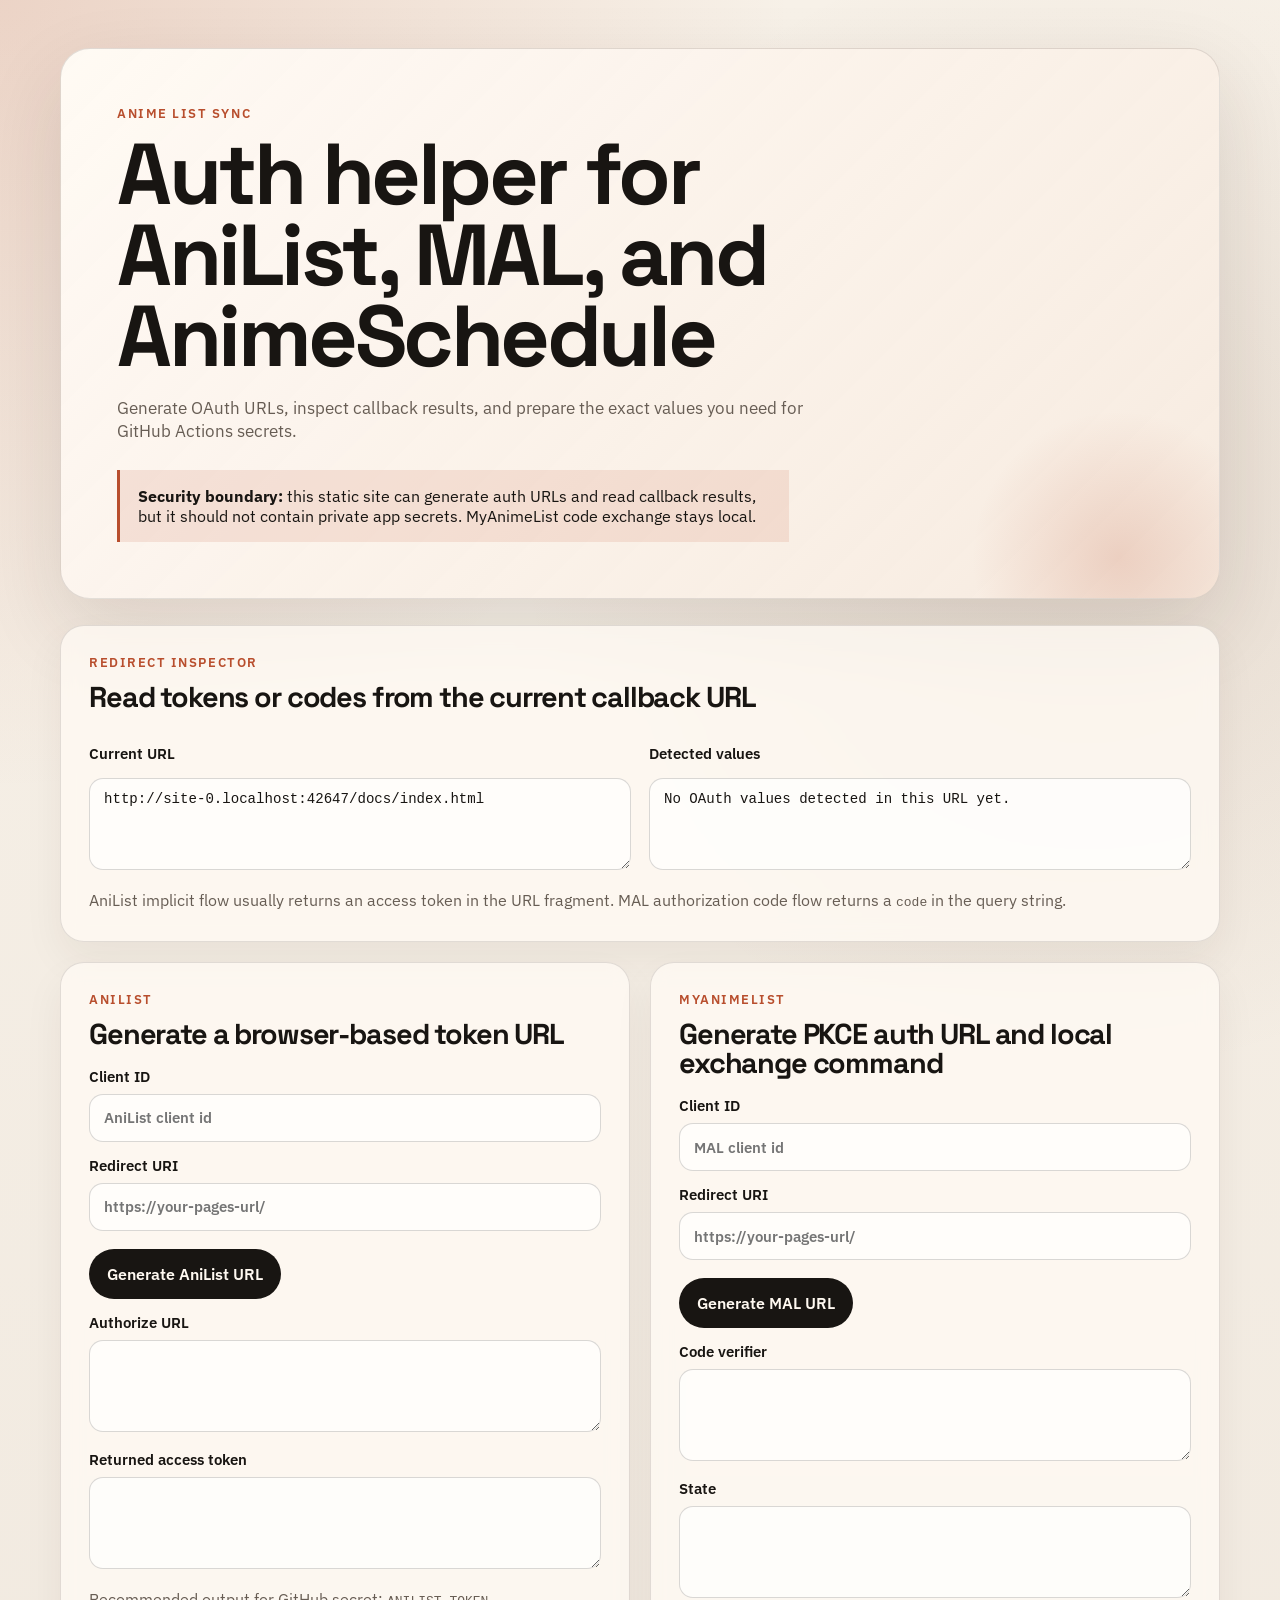
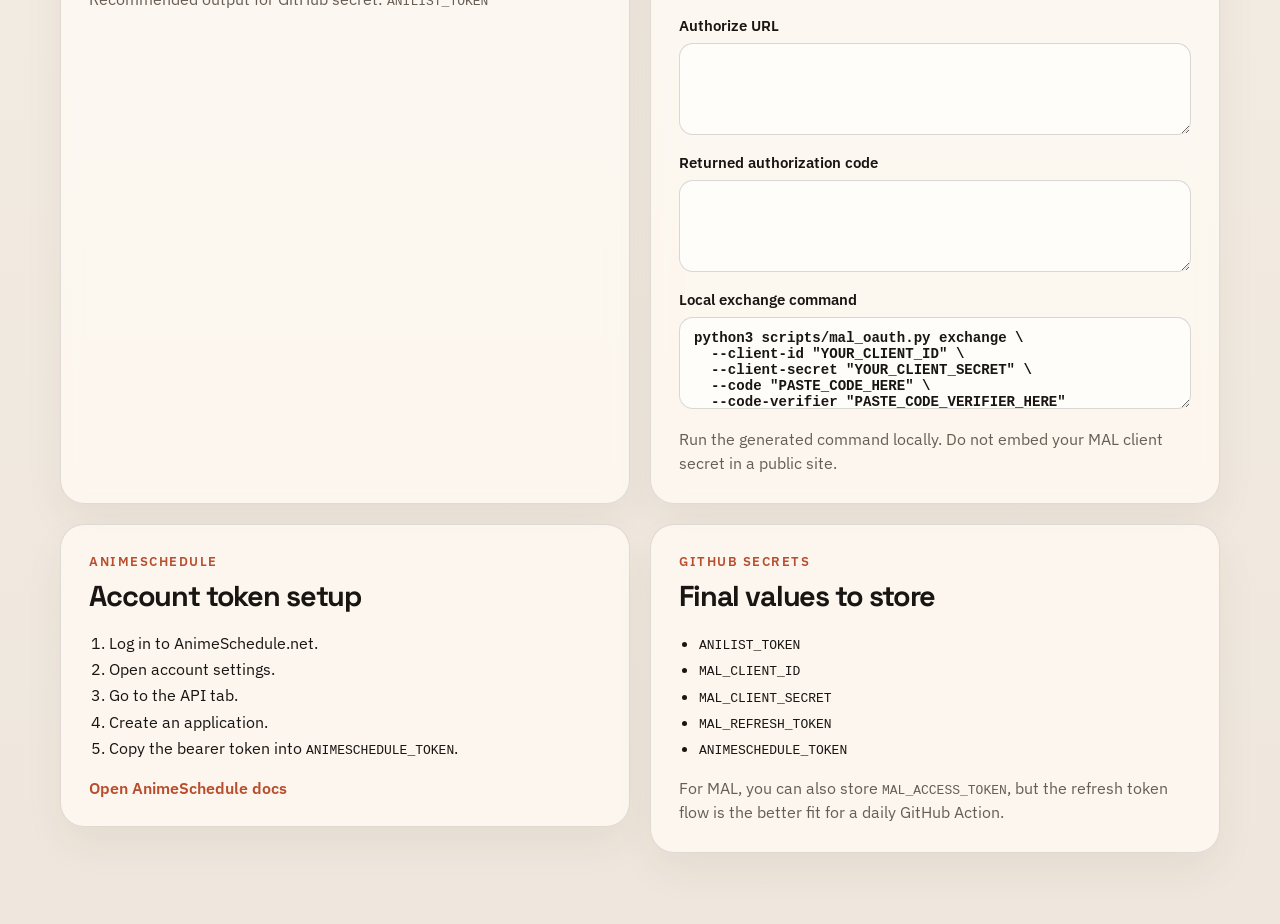
==== docs/index.html @ c73c8c37 "feat: pages setup" ====
<!doctype html>
<html lang="en">
  <head>
    <meta charset="UTF-8" />
    <meta name="viewport" content="width=device-width, initial-scale=1.0" />
    <title>Anime Sync Auth Helper</title>
    <meta
      name="description"
      content="Static helper for AniList, MyAnimeList, and AnimeSchedule token setup for Anime List Sync."
    />
    <link rel="preconnect" href="https://fonts.googleapis.com" />
    <link rel="preconnect" href="https://fonts.gstatic.com" crossorigin />
    <link
      href="https://fonts.googleapis.com/css2?family=IBM+Plex+Sans:wght@400;500;600&family=Space+Grotesk:wght@500;700&display=swap"
      rel="stylesheet"
    />
    <link rel="stylesheet" href="./styles.css" />
  </head>
  <body>
    <div class="page-shell">
      <header class="hero">
        <p class="eyebrow">Anime List Sync</p>
        <h1>Auth helper for AniList, MAL, and AnimeSchedule</h1>
        <p class="hero-copy">
          Generate OAuth URLs, inspect callback results, and prepare the exact
          values you need for GitHub Actions secrets.
        </p>
        <div class="hero-note">
          <strong>Security boundary:</strong> this static site can generate auth
          URLs and read callback results, but it should not contain private app
          secrets. MyAnimeList code exchange stays local.
        </div>
      </header>

      <main>
        <section class="panel panel-wide" id="callback-panel">
          <div class="panel-heading">
            <p class="section-kicker">Redirect Inspector</p>
            <h2>Read tokens or codes from the current callback URL</h2>
          </div>
          <div class="callback-grid">
            <div>
              <p class="field-label">Current URL</p>
              <textarea id="current-url" class="mono" readonly></textarea>
            </div>
            <div>
              <p class="field-label">Detected values</p>
              <textarea id="callback-output" class="mono" readonly></textarea>
            </div>
          </div>
          <p class="helper">
            AniList implicit flow usually returns an access token in the URL
            fragment. MAL authorization code flow returns a <code>code</code> in
            the query string.
          </p>
        </section>

        <section class="panel-grid">
          <section class="panel">
            <div class="panel-heading">
              <p class="section-kicker">AniList</p>
              <h2>Generate a browser-based token URL</h2>
            </div>
            <label>
              <span>Client ID</span>
              <input id="anilist-client-id" placeholder="AniList client id" />
            </label>
            <label>
              <span>Redirect URI</span>
              <input
                id="anilist-redirect-uri"
                placeholder="https://your-pages-url/"
              />
            </label>
            <button id="anilist-generate">Generate AniList URL</button>
            <label>
              <span>Authorize URL</span>
              <textarea id="anilist-url" class="mono" readonly></textarea>
            </label>
            <label>
              <span>Returned access token</span>
              <textarea id="anilist-token" class="mono" readonly></textarea>
            </label>
            <p class="helper">
              Recommended output for GitHub secret:
              <code>ANILIST_TOKEN</code>
            </p>
          </section>

          <section class="panel">
            <div class="panel-heading">
              <p class="section-kicker">MyAnimeList</p>
              <h2>Generate PKCE auth URL and local exchange command</h2>
            </div>
            <label>
              <span>Client ID</span>
              <input id="mal-client-id" placeholder="MAL client id" />
            </label>
            <label>
              <span>Redirect URI</span>
              <input
                id="mal-redirect-uri"
                placeholder="https://your-pages-url/"
              />
            </label>
            <button id="mal-generate">Generate MAL URL</button>
            <label>
              <span>Code verifier</span>
              <textarea id="mal-code-verifier" class="mono" readonly></textarea>
            </label>
            <label>
              <span>State</span>
              <textarea id="mal-state" class="mono" readonly></textarea>
            </label>
            <label>
              <span>Authorize URL</span>
              <textarea id="mal-url" class="mono" readonly></textarea>
            </label>
            <label>
              <span>Returned authorization code</span>
              <textarea id="mal-code" class="mono" readonly></textarea>
            </label>
            <label>
              <span>Local exchange command</span>
              <textarea id="mal-command" class="mono" readonly></textarea>
            </label>
            <p class="helper">
              Run the generated command locally. Do not embed your MAL client
              secret in a public site.
            </p>
          </section>
        </section>

        <section class="panel-grid panel-grid-bottom">
          <section class="panel">
            <div class="panel-heading">
              <p class="section-kicker">AnimeSchedule</p>
              <h2>Account token setup</h2>
            </div>
            <ol class="steps">
              <li>Log in to AnimeSchedule.net.</li>
              <li>Open account settings.</li>
              <li>Go to the API tab.</li>
              <li>Create an application.</li>
              <li>Copy the bearer token into <code>ANIMESCHEDULE_TOKEN</code>.</li>
            </ol>
            <a
              class="text-link"
              href="https://animeschedule.net/api/v3/documentation/animelists"
              target="_blank"
              rel="noreferrer"
              >Open AnimeSchedule docs</a
            >
          </section>

          <section class="panel">
            <div class="panel-heading">
              <p class="section-kicker">GitHub Secrets</p>
              <h2>Final values to store</h2>
            </div>
            <ul class="steps">
              <li><code>ANILIST_TOKEN</code></li>
              <li><code>MAL_CLIENT_ID</code></li>
              <li><code>MAL_CLIENT_SECRET</code></li>
              <li><code>MAL_REFRESH_TOKEN</code></li>
              <li><code>ANIMESCHEDULE_TOKEN</code></li>
            </ul>
            <p class="helper">
              For MAL, you can also store <code>MAL_ACCESS_TOKEN</code>, but the
              refresh token flow is the better fit for a daily GitHub Action.
            </p>
          </section>
        </section>
      </main>
    </div>

    <script src="./app.js"></script>
  </body>
</html>
---- docs/styles.css ----
:root {
  --bg: #f3eee5;
  --paper: rgba(255, 250, 244, 0.78);
  --ink: #181512;
  --muted: #675d54;
  --line: rgba(24, 21, 18, 0.12);
  --accent: #b84e2d;
  --accent-soft: rgba(184, 78, 45, 0.12);
  --shadow: 0 30px 80px rgba(52, 32, 21, 0.12);
}

* {
  box-sizing: border-box;
}

html,
body {
  margin: 0;
  min-height: 100%;
}

body {
  font-family: "IBM Plex Sans", sans-serif;
  color: var(--ink);
  background:
    radial-gradient(circle at top left, rgba(184, 78, 45, 0.18), transparent 28%),
    radial-gradient(circle at 85% 20%, rgba(116, 68, 42, 0.12), transparent 25%),
    linear-gradient(180deg, #f7f1e8 0%, #efe7dd 100%);
}

.page-shell {
  width: min(1160px, calc(100% - 32px));
  margin: 0 auto;
  padding: 48px 0 72px;
}

.hero {
  position: relative;
  padding: 56px;
  border: 1px solid var(--line);
  border-radius: 30px;
  background:
    linear-gradient(135deg, rgba(255, 250, 244, 0.94), rgba(245, 232, 220, 0.82)),
    #fff8f1;
  box-shadow: var(--shadow);
  overflow: hidden;
}

.hero::after {
  content: "";
  position: absolute;
  inset: auto -60px -120px auto;
  width: 320px;
  height: 320px;
  border-radius: 50%;
  background: radial-gradient(circle, rgba(184, 78, 45, 0.18), transparent 65%);
}

.eyebrow,
.section-kicker {
  margin: 0 0 12px;
  color: var(--accent);
  text-transform: uppercase;
  letter-spacing: 0.12em;
  font-size: 0.8rem;
  font-weight: 600;
}

.hero h1,
.panel h2 {
  font-family: "Space Grotesk", sans-serif;
  letter-spacing: -0.04em;
}

.hero h1 {
  max-width: 12ch;
  margin: 0;
  font-size: clamp(2.8rem, 7vw, 5.4rem);
  line-height: 0.94;
}

.hero-copy {
  max-width: 44rem;
  margin: 18px 0 0;
  font-size: 1.08rem;
  color: var(--muted);
}

.hero-note {
  max-width: 42rem;
  margin-top: 28px;
  padding: 16px 18px;
  border-left: 3px solid var(--accent);
  background: var(--accent-soft);
}

main {
  margin-top: 26px;
}

.panel-grid {
  display: grid;
  grid-template-columns: repeat(2, minmax(0, 1fr));
  gap: 20px;
  margin-top: 20px;
}

.panel-grid-bottom {
  align-items: start;
}

.panel,
.panel-wide {
  padding: 28px;
  border: 1px solid var(--line);
  border-radius: 24px;
  background: var(--paper);
  backdrop-filter: blur(10px);
  box-shadow: 0 18px 40px rgba(52, 32, 21, 0.06);
}

.panel h2 {
  margin: 0;
  font-size: 1.8rem;
  line-height: 1.02;
}

.panel-heading {
  margin-bottom: 18px;
}

.callback-grid {
  display: grid;
  grid-template-columns: repeat(2, minmax(0, 1fr));
  gap: 18px;
}

label,
.field-label {
  display: block;
  margin-top: 14px;
  font-size: 0.94rem;
  font-weight: 600;
}

label span {
  display: block;
  margin-bottom: 8px;
}

input,
textarea,
button {
  font: inherit;
}

input,
textarea {
  width: 100%;
  border: 1px solid rgba(24, 21, 18, 0.16);
  border-radius: 14px;
  background: rgba(255, 255, 255, 0.68);
  color: var(--ink);
}

input {
  min-height: 48px;
  padding: 0 14px;
}

textarea {
  min-height: 92px;
  padding: 12px 14px;
  resize: vertical;
}

.mono {
  font-family:
    ui-monospace, SFMono-Regular, Menlo, Monaco, Consolas, "Liberation Mono",
    monospace;
  font-size: 0.88rem;
}

button {
  margin-top: 18px;
  min-height: 50px;
  padding: 0 18px;
  border: 0;
  border-radius: 999px;
  background: var(--ink);
  color: #fff9f1;
  font-weight: 600;
  cursor: pointer;
  transition:
    transform 180ms ease,
    background 180ms ease,
    box-shadow 180ms ease;
}

button:hover {
  transform: translateY(-1px);
  background: #2b241f;
  box-shadow: 0 12px 30px rgba(24, 21, 18, 0.16);
}

.helper {
  margin: 14px 0 0;
  color: var(--muted);
  line-height: 1.5;
}

.steps {
  margin: 0;
  padding-left: 20px;
  line-height: 1.65;
}

.text-link {
  display: inline-block;
  margin-top: 16px;
  color: var(--accent);
  text-decoration: none;
  font-weight: 600;
}

.text-link:hover {
  text-decoration: underline;
}

@media (max-width: 860px) {
  .page-shell {
    width: min(100% - 20px, 1160px);
    padding-top: 20px;
  }

  .hero {
    padding: 28px;
  }

  .panel-grid,
  .callback-grid {
    grid-template-columns: 1fr;
  }

  .panel,
  .panel-wide {
    padding: 22px;
  }
}
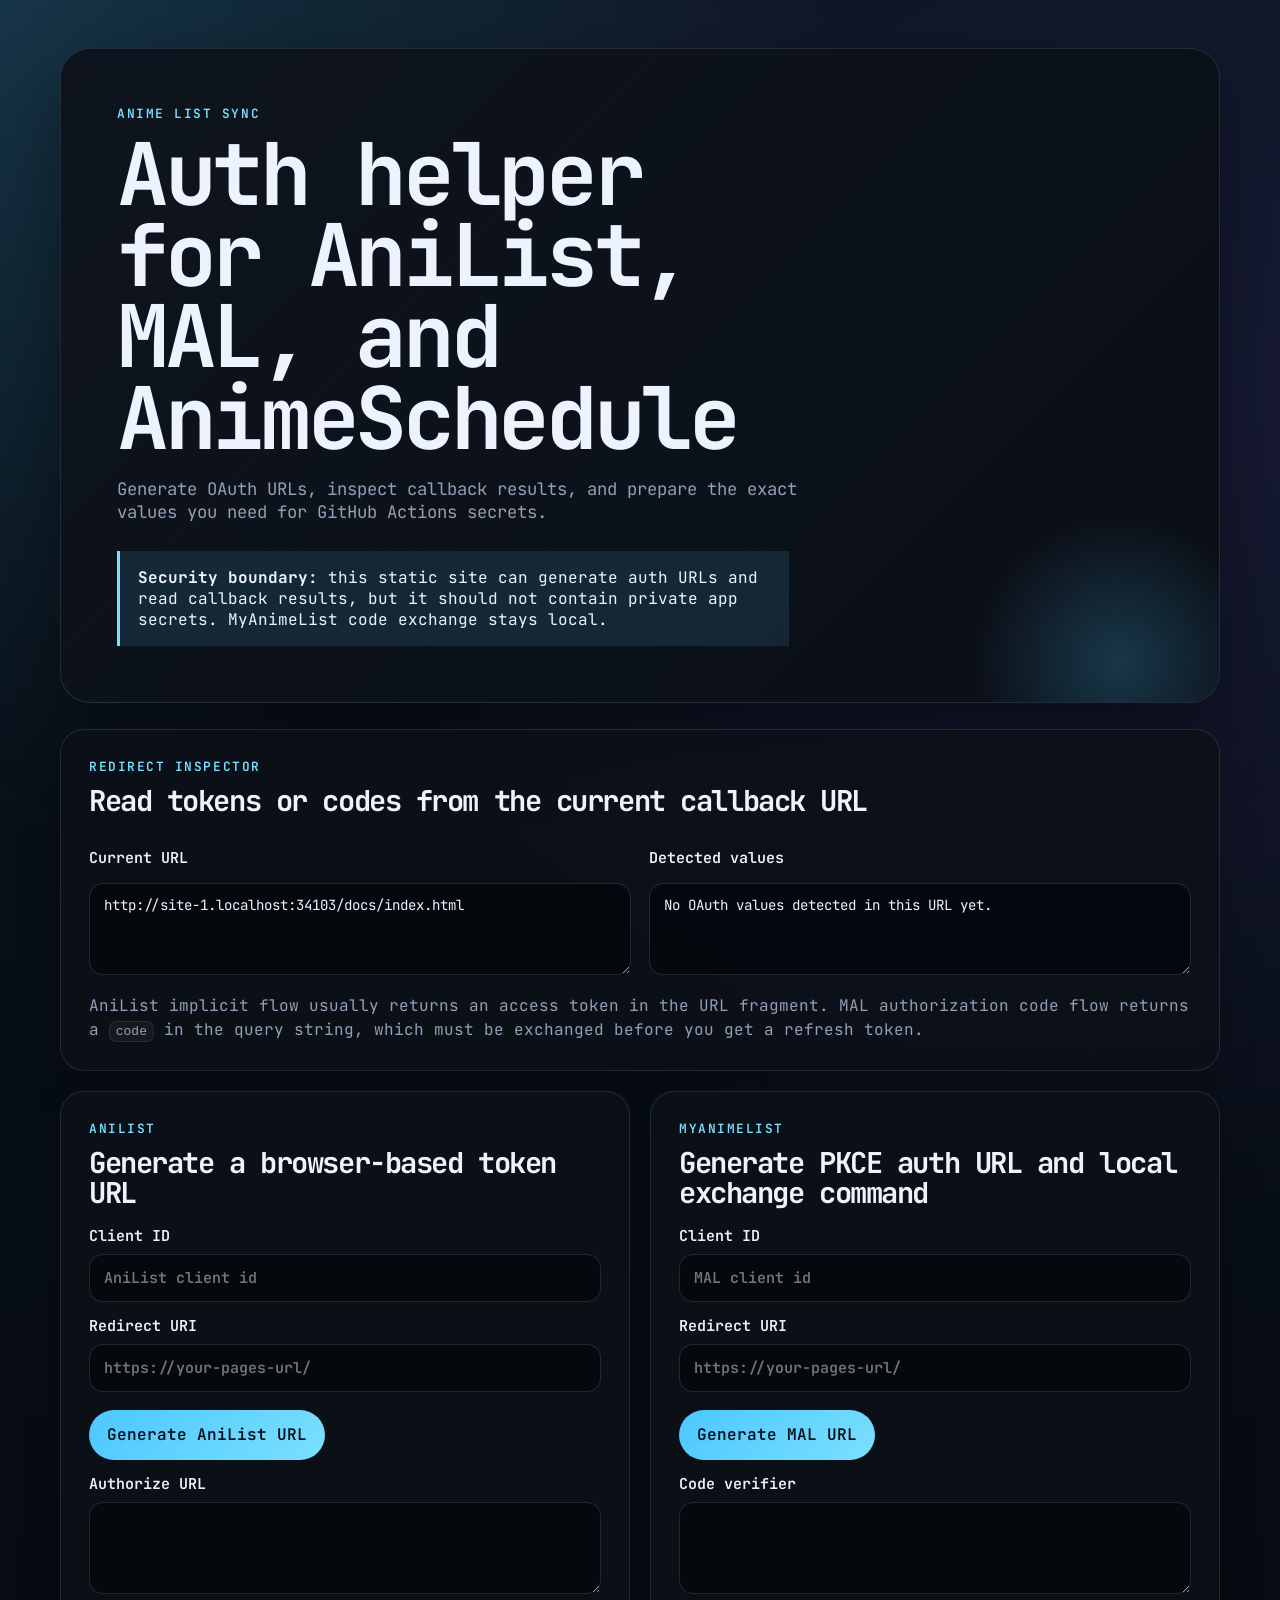
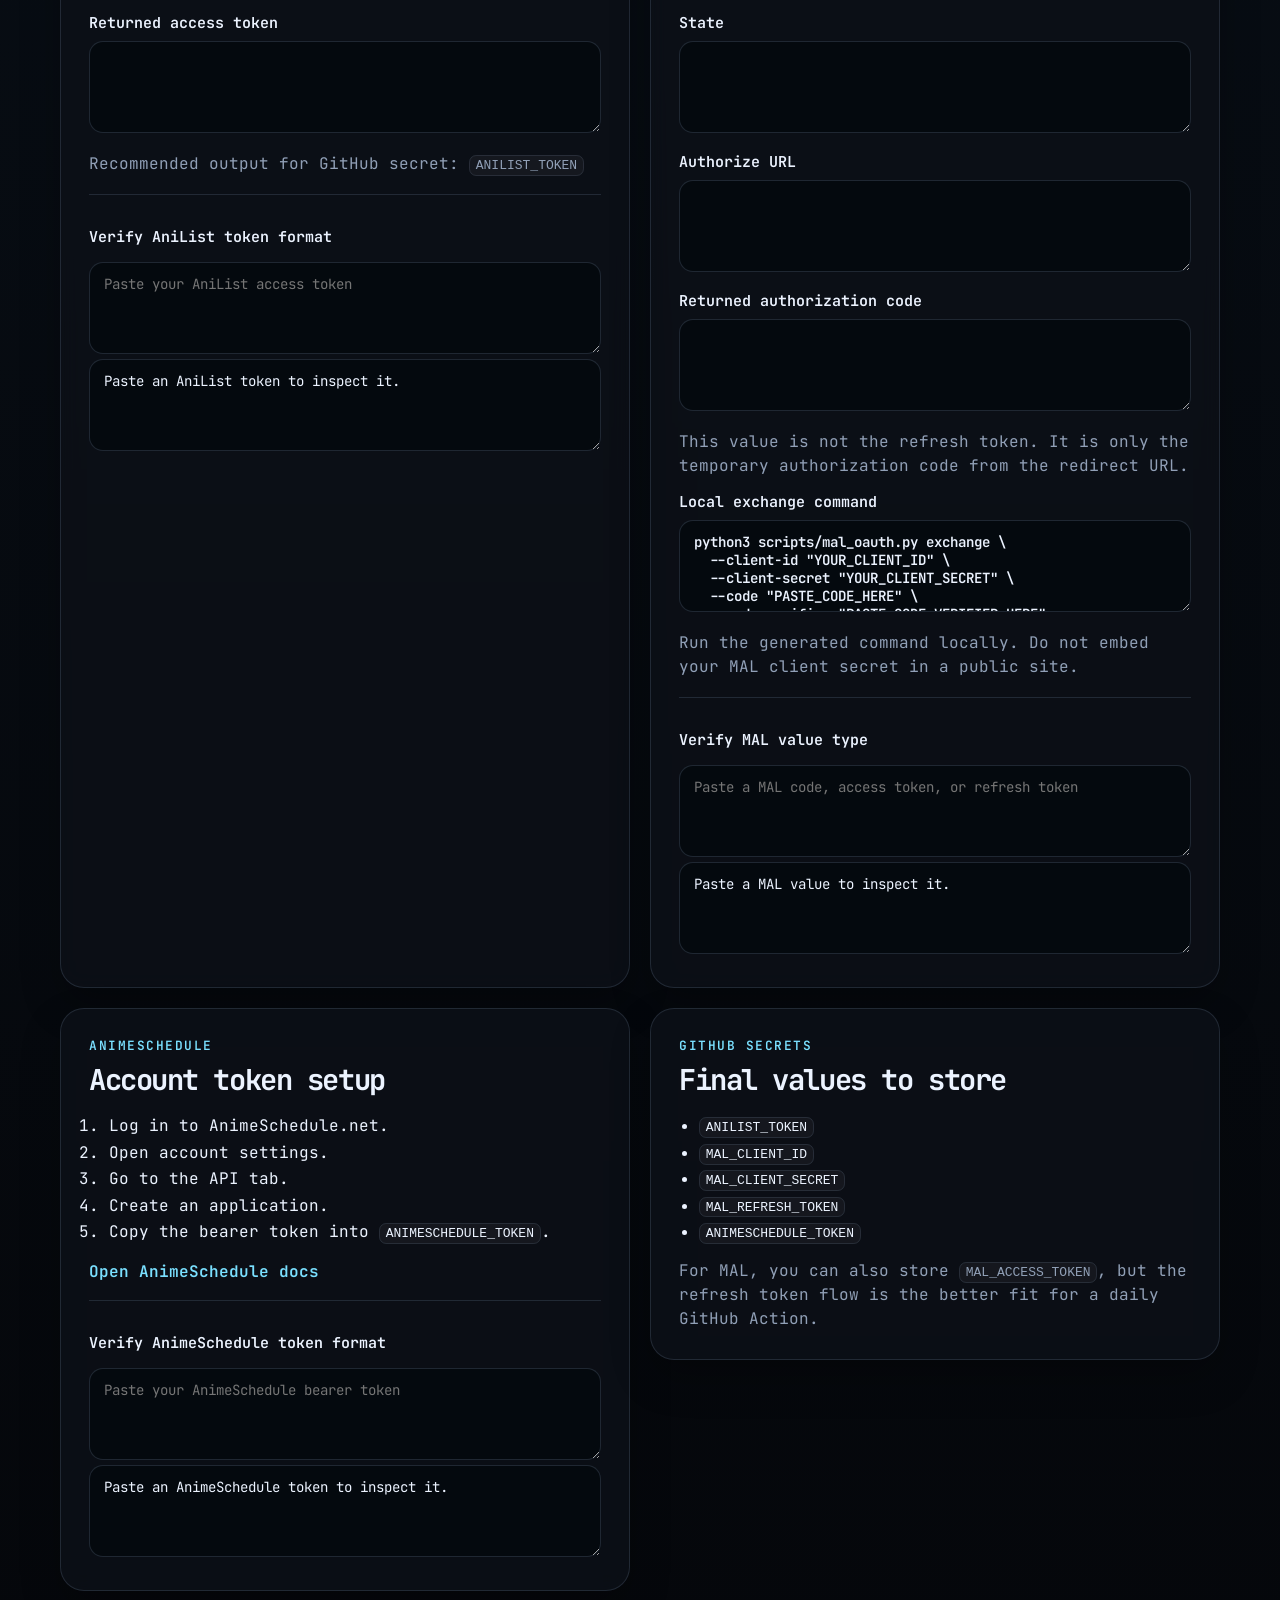
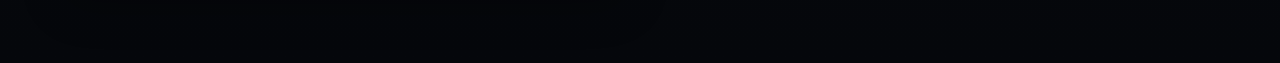
==== commit ad6711d7: "feat: implement token verifier" ====
--- a/docs/index.html
+++ b/docs/index.html
@@ -11,7 +11,7 @@
     <link rel="preconnect" href="https://fonts.googleapis.com" />
     <link rel="preconnect" href="https://fonts.gstatic.com" crossorigin />
     <link
-      href="https://fonts.googleapis.com/css2?family=IBM+Plex+Sans:wght@400;500;600&family=Space+Grotesk:wght@500;700&display=swap"
+      href="https://fonts.googleapis.com/css2?family=JetBrains+Mono:wght@400;500;700;800&display=swap"
       rel="stylesheet"
     />
     <link rel="stylesheet" href="./styles.css" />
@@ -51,7 +51,8 @@
           <p class="helper">
             AniList implicit flow usually returns an access token in the URL
             fragment. MAL authorization code flow returns a <code>code</code> in
-            the query string.
+            the query string, which must be exchanged before you get a refresh
+            token.
           </p>
         </section>
 
@@ -85,6 +86,15 @@
               Recommended output for GitHub secret:
               <code>ANILIST_TOKEN</code>
             </p>
+            <div class="verify-block">
+              <p class="field-label">Verify AniList token format</p>
+              <textarea
+                id="anilist-verify-input"
+                class="mono"
+                placeholder="Paste your AniList access token"
+              ></textarea>
+              <textarea id="anilist-verify-output" class="mono" readonly></textarea>
+            </div>
           </section>
 
           <section class="panel">
@@ -120,6 +130,10 @@
               <span>Returned authorization code</span>
               <textarea id="mal-code" class="mono" readonly></textarea>
             </label>
+            <p class="helper">
+              This value is not the refresh token. It is only the temporary
+              authorization code from the redirect URL.
+            </p>
             <label>
               <span>Local exchange command</span>
               <textarea id="mal-command" class="mono" readonly></textarea>
@@ -128,6 +142,15 @@
               Run the generated command locally. Do not embed your MAL client
               secret in a public site.
             </p>
+            <div class="verify-block">
+              <p class="field-label">Verify MAL value type</p>
+              <textarea
+                id="mal-verify-input"
+                class="mono"
+                placeholder="Paste a MAL code, access token, or refresh token"
+              ></textarea>
+              <textarea id="mal-verify-output" class="mono" readonly></textarea>
+            </div>
           </section>
         </section>
 
@@ -151,6 +174,15 @@
               rel="noreferrer"
               >Open AnimeSchedule docs</a
             >
+            <div class="verify-block">
+              <p class="field-label">Verify AnimeSchedule token format</p>
+              <textarea
+                id="animeschedule-verify-input"
+                class="mono"
+                placeholder="Paste your AnimeSchedule bearer token"
+              ></textarea>
+              <textarea id="animeschedule-verify-output" class="mono" readonly></textarea>
+            </div>
           </section>
 
           <section class="panel">
--- a/docs/styles.css
+++ b/docs/styles.css
@@ -1,12 +1,14 @@
 :root {
-  --bg: #f3eee5;
-  --paper: rgba(255, 250, 244, 0.78);
-  --ink: #181512;
-  --muted: #675d54;
-  --line: rgba(24, 21, 18, 0.12);
-  --accent: #b84e2d;
-  --accent-soft: rgba(184, 78, 45, 0.12);
-  --shadow: 0 30px 80px rgba(52, 32, 21, 0.12);
+  --bg: #07090d;
+  --paper: rgba(13, 17, 24, 0.82);
+  --paper-strong: rgba(17, 23, 31, 0.94);
+  --ink: #ecf3ff;
+  --muted: #91a0b7;
+  --line: rgba(154, 177, 214, 0.16);
+  --accent: #7ae0ff;
+  --accent-strong: #4cc7ff;
+  --accent-soft: rgba(76, 199, 255, 0.12);
+  --shadow: 0 30px 80px rgba(0, 0, 0, 0.42);
 }
 
 * {
@@ -20,12 +22,12 @@
 }
 
 body {
-  font-family: "IBM Plex Sans", sans-serif;
+  font-family: "JetBrains Mono", monospace;
   color: var(--ink);
   background:
-    radial-gradient(circle at top left, rgba(184, 78, 45, 0.18), transparent 28%),
-    radial-gradient(circle at 85% 20%, rgba(116, 68, 42, 0.12), transparent 25%),
-    linear-gradient(180deg, #f7f1e8 0%, #efe7dd 100%);
+    radial-gradient(circle at top left, rgba(76, 199, 255, 0.2), transparent 24%),
+    radial-gradient(circle at 85% 12%, rgba(126, 104, 255, 0.14), transparent 28%),
+    linear-gradient(180deg, #09111a 0%, #05070b 100%);
 }
 
 .page-shell {
@@ -40,8 +42,8 @@
   border: 1px solid var(--line);
   border-radius: 30px;
   background:
-    linear-gradient(135deg, rgba(255, 250, 244, 0.94), rgba(245, 232, 220, 0.82)),
-    #fff8f1;
+    linear-gradient(135deg, rgba(14, 20, 29, 0.98), rgba(9, 14, 21, 0.88)),
+    var(--paper-strong);
   box-shadow: var(--shadow);
   overflow: hidden;
 }
@@ -53,7 +55,7 @@
   width: 320px;
   height: 320px;
   border-radius: 50%;
-  background: radial-gradient(circle, rgba(184, 78, 45, 0.18), transparent 65%);
+  background: radial-gradient(circle, rgba(76, 199, 255, 0.22), transparent 65%);
 }
 
 .eyebrow,
@@ -68,8 +70,8 @@
 
 .hero h1,
 .panel h2 {
-  font-family: "Space Grotesk", sans-serif;
-  letter-spacing: -0.04em;
+  font-family: "JetBrains Mono", monospace;
+  letter-spacing: -0.05em;
 }
 
 .hero h1 {
@@ -116,7 +118,7 @@
   border-radius: 24px;
   background: var(--paper);
   backdrop-filter: blur(10px);
-  box-shadow: 0 18px 40px rgba(52, 32, 21, 0.06);
+  box-shadow: 0 18px 40px rgba(0, 0, 0, 0.24);
 }
 
 .panel h2 {
@@ -157,9 +159,9 @@
 input,
 textarea {
   width: 100%;
-  border: 1px solid rgba(24, 21, 18, 0.16);
+  border: 1px solid rgba(154, 177, 214, 0.18);
   border-radius: 14px;
-  background: rgba(255, 255, 255, 0.68);
+  background: rgba(4, 9, 14, 0.82);
   color: var(--ink);
 }
 
@@ -175,9 +177,7 @@
 }
 
 .mono {
-  font-family:
-    ui-monospace, SFMono-Regular, Menlo, Monaco, Consolas, "Liberation Mono",
-    monospace;
+  font-family: "JetBrains Mono", monospace;
   font-size: 0.88rem;
 }
 
@@ -187,8 +187,8 @@
   padding: 0 18px;
   border: 0;
   border-radius: 999px;
-  background: var(--ink);
-  color: #fff9f1;
+  background: linear-gradient(135deg, var(--accent-strong), var(--accent));
+  color: #031019;
   font-weight: 600;
   cursor: pointer;
   transition:
@@ -199,14 +199,20 @@
 
 button:hover {
   transform: translateY(-1px);
-  background: #2b241f;
-  box-shadow: 0 12px 30px rgba(24, 21, 18, 0.16);
+  background: linear-gradient(135deg, #91ecff, #5fd2ff);
+  box-shadow: 0 12px 30px rgba(76, 199, 255, 0.22);
 }
 
 .helper {
   margin: 14px 0 0;
   color: var(--muted);
   line-height: 1.5;
+}
+
+.verify-block {
+  margin-top: 18px;
+  padding-top: 18px;
+  border-top: 1px solid var(--line);
 }
 
 .steps {
@@ -227,6 +233,13 @@
   text-decoration: underline;
 }
 
+code {
+  padding: 0.12rem 0.36rem;
+  border: 1px solid rgba(154, 177, 214, 0.14);
+  border-radius: 0.45rem;
+  background: rgba(255, 255, 255, 0.04);
+}
+
 @media (max-width: 860px) {
   .page-shell {
     width: min(100% - 20px, 1160px);
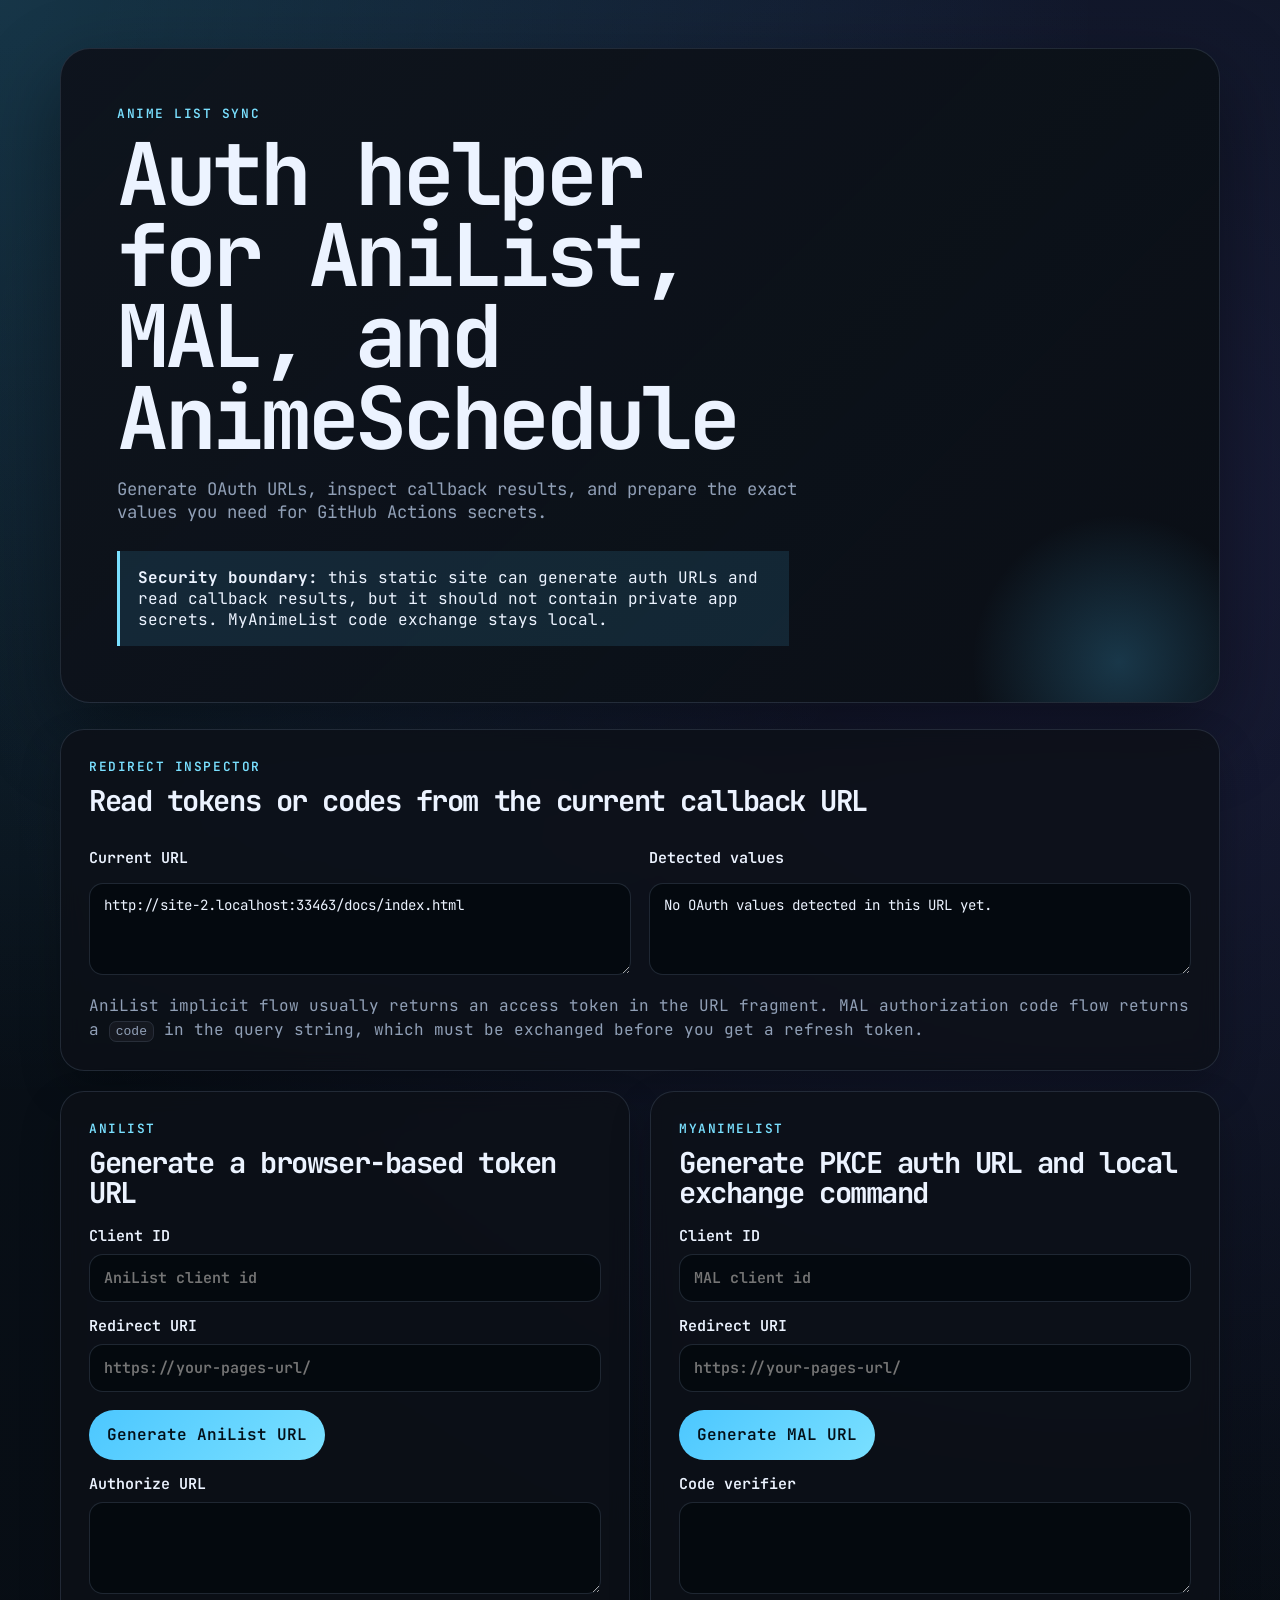
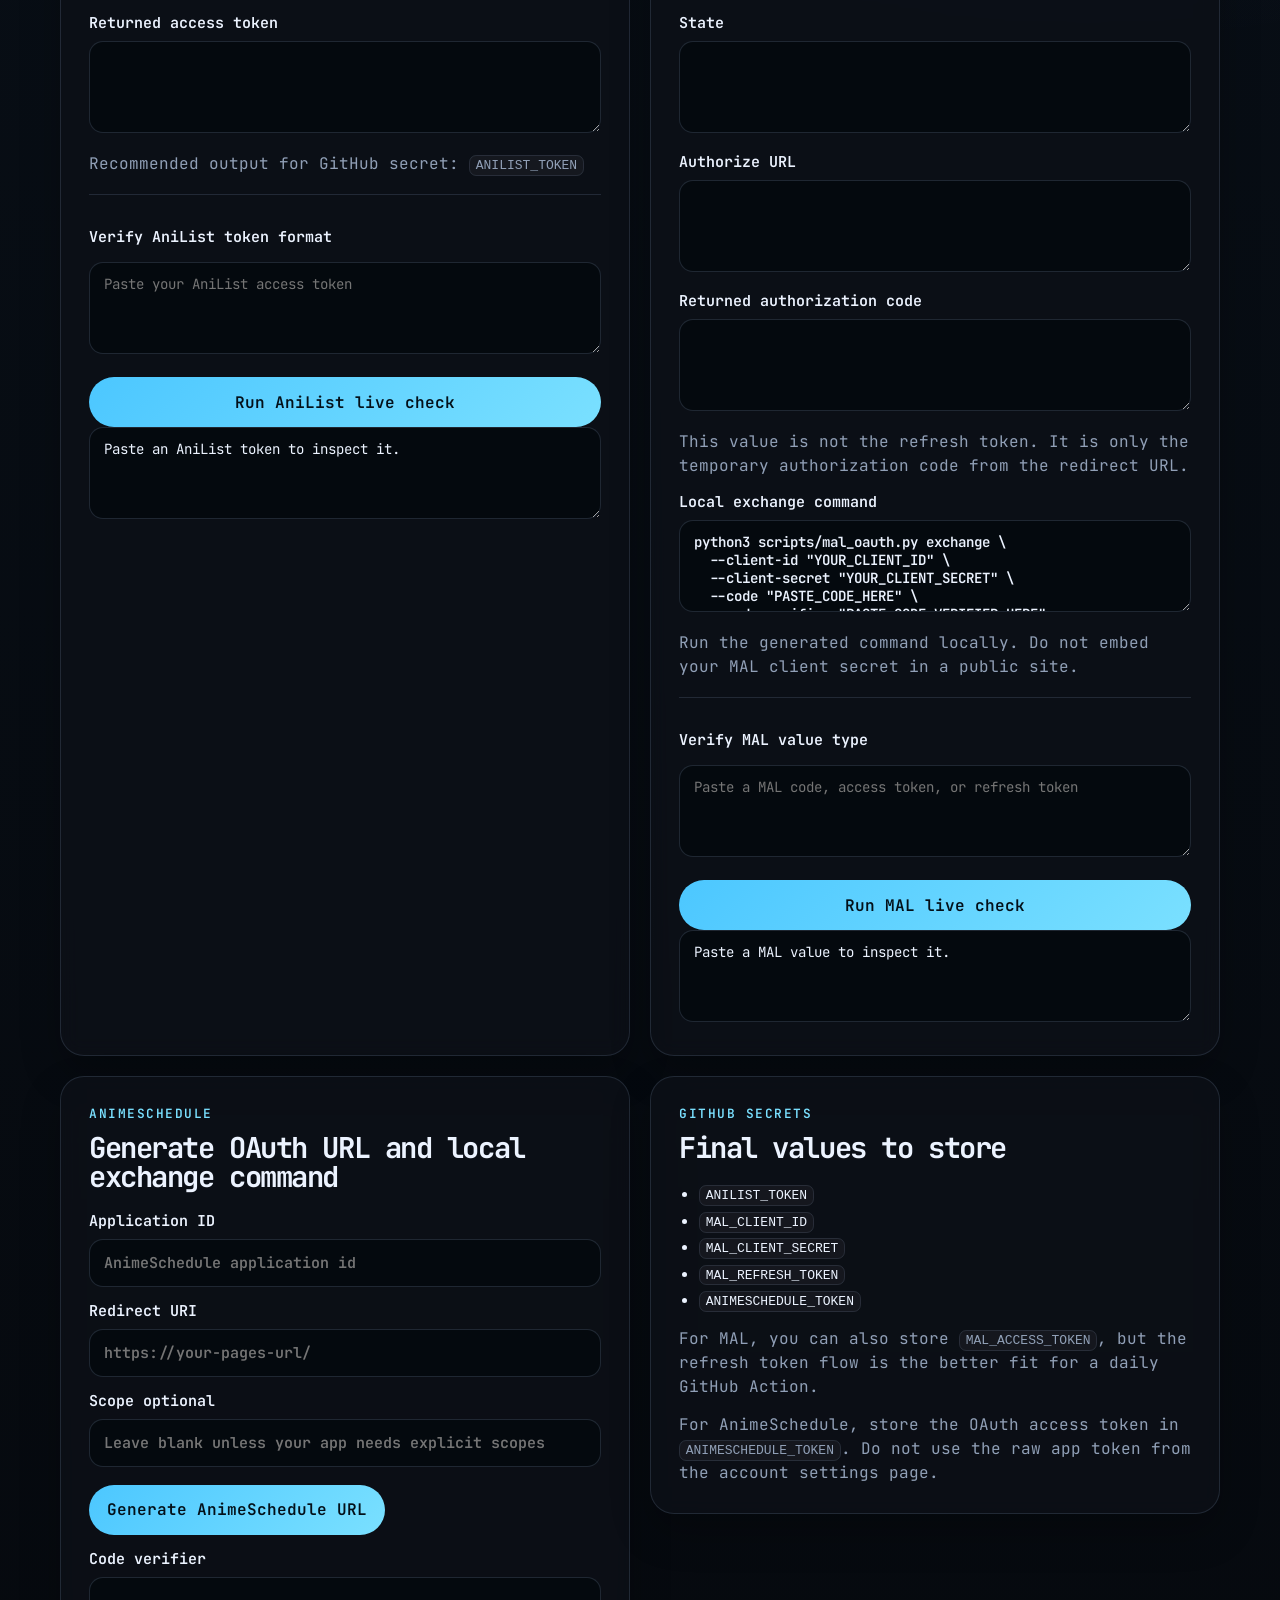
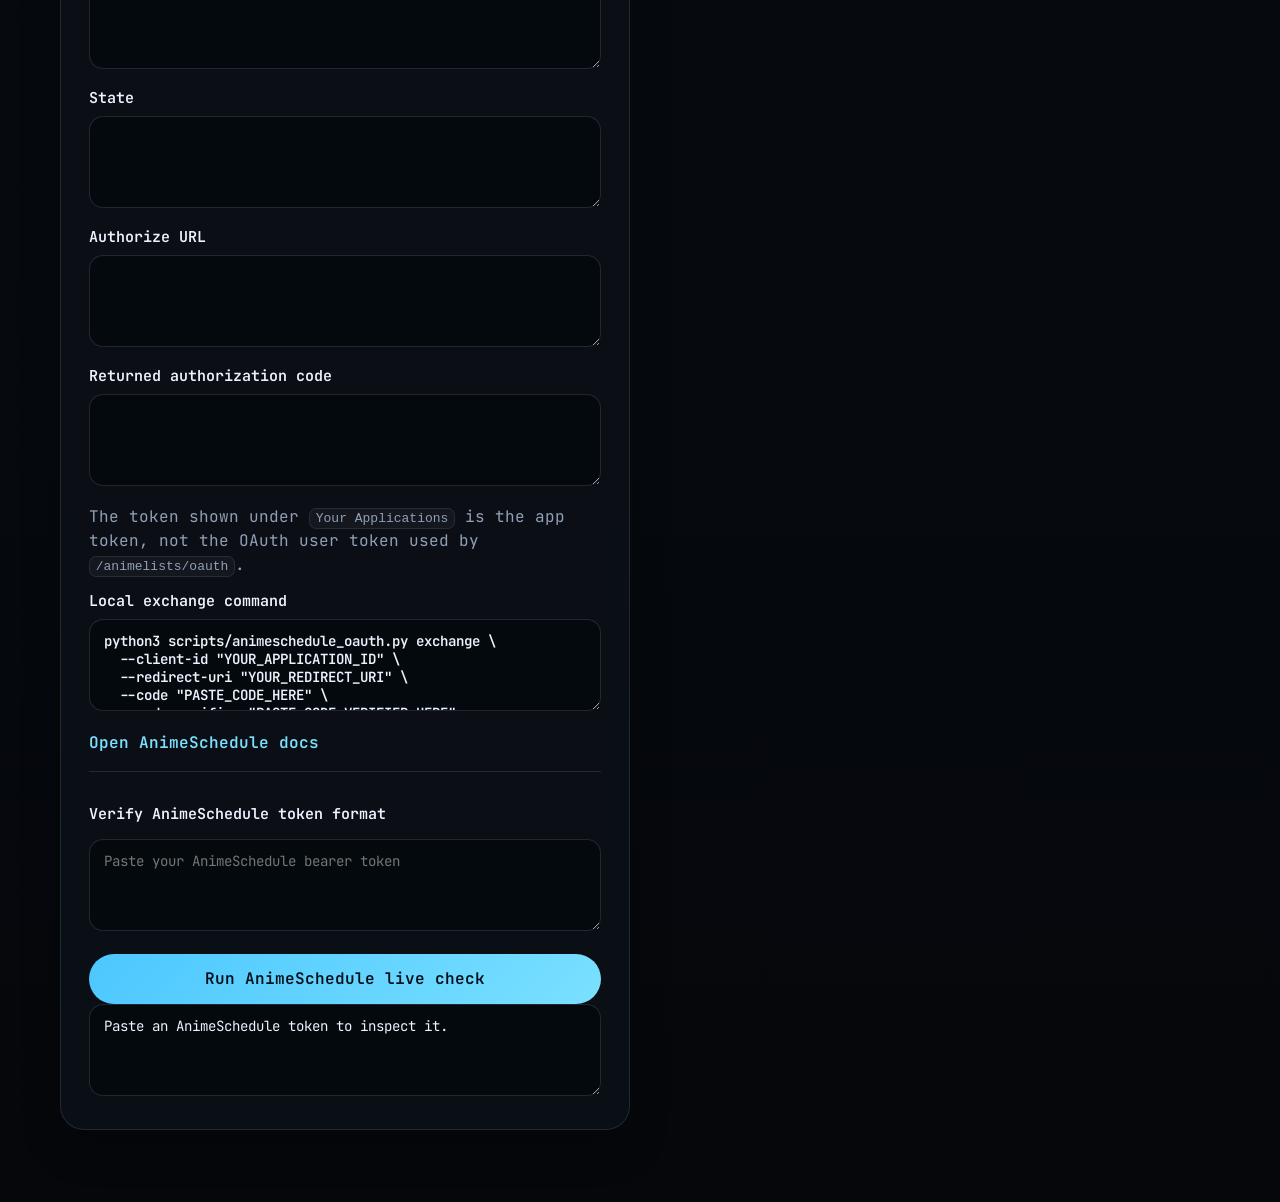
==== commit 6aaaf056: "feat: implement auth system" ====
--- a/docs/index.html
+++ b/docs/index.html
@@ -93,6 +93,7 @@
                 class="mono"
                 placeholder="Paste your AniList access token"
               ></textarea>
+              <button id="anilist-live-check" type="button">Run AniList live check</button>
               <textarea id="anilist-verify-output" class="mono" readonly></textarea>
             </div>
           </section>
@@ -149,6 +150,7 @@
                 class="mono"
                 placeholder="Paste a MAL code, access token, or refresh token"
               ></textarea>
+              <button id="mal-live-check" type="button">Run MAL live check</button>
               <textarea id="mal-verify-output" class="mono" readonly></textarea>
             </div>
           </section>
@@ -158,15 +160,62 @@
           <section class="panel">
             <div class="panel-heading">
               <p class="section-kicker">AnimeSchedule</p>
-              <h2>Account token setup</h2>
-            </div>
-            <ol class="steps">
-              <li>Log in to AnimeSchedule.net.</li>
-              <li>Open account settings.</li>
-              <li>Go to the API tab.</li>
-              <li>Create an application.</li>
-              <li>Copy the bearer token into <code>ANIMESCHEDULE_TOKEN</code>.</li>
-            </ol>
+              <h2>Generate OAuth URL and local exchange command</h2>
+            </div>
+            <label>
+              <span>Application ID</span>
+              <input
+                id="animeschedule-client-id"
+                placeholder="AnimeSchedule application id"
+              />
+            </label>
+            <label>
+              <span>Redirect URI</span>
+              <input
+                id="animeschedule-redirect-uri"
+                placeholder="https://your-pages-url/"
+              />
+            </label>
+            <label>
+              <span>Scope optional</span>
+              <input
+                id="animeschedule-scope"
+                placeholder="Leave blank unless your app needs explicit scopes"
+              />
+            </label>
+            <button id="animeschedule-generate">Generate AnimeSchedule URL</button>
+            <label>
+              <span>Code verifier</span>
+              <textarea
+                id="animeschedule-code-verifier"
+                class="mono"
+                readonly
+              ></textarea>
+            </label>
+            <label>
+              <span>State</span>
+              <textarea id="animeschedule-state" class="mono" readonly></textarea>
+            </label>
+            <label>
+              <span>Authorize URL</span>
+              <textarea id="animeschedule-url" class="mono" readonly></textarea>
+            </label>
+            <label>
+              <span>Returned authorization code</span>
+              <textarea id="animeschedule-code" class="mono" readonly></textarea>
+            </label>
+            <p class="helper">
+              The token shown under <code>Your Applications</code> is the app
+              token, not the OAuth user token used by <code>/animelists/oauth</code>.
+            </p>
+            <label>
+              <span>Local exchange command</span>
+              <textarea
+                id="animeschedule-command"
+                class="mono"
+                readonly
+              ></textarea>
+            </label>
             <a
               class="text-link"
               href="https://animeschedule.net/api/v3/documentation/animelists"
@@ -181,6 +230,9 @@
                 class="mono"
                 placeholder="Paste your AnimeSchedule bearer token"
               ></textarea>
+              <button id="animeschedule-live-check" type="button">
+                Run AnimeSchedule live check
+              </button>
               <textarea id="animeschedule-verify-output" class="mono" readonly></textarea>
             </div>
           </section>
@@ -201,6 +253,11 @@
               For MAL, you can also store <code>MAL_ACCESS_TOKEN</code>, but the
               refresh token flow is the better fit for a daily GitHub Action.
             </p>
+            <p class="helper">
+              For AnimeSchedule, store the OAuth access token in
+              <code>ANIMESCHEDULE_TOKEN</code>. Do not use the raw app token from
+              the account settings page.
+            </p>
           </section>
         </section>
       </main>
--- a/docs/styles.css
+++ b/docs/styles.css
@@ -215,6 +215,10 @@
   border-top: 1px solid var(--line);
 }
 
+.verify-block button {
+  width: 100%;
+}
+
 .steps {
   margin: 0;
   padding-left: 20px;
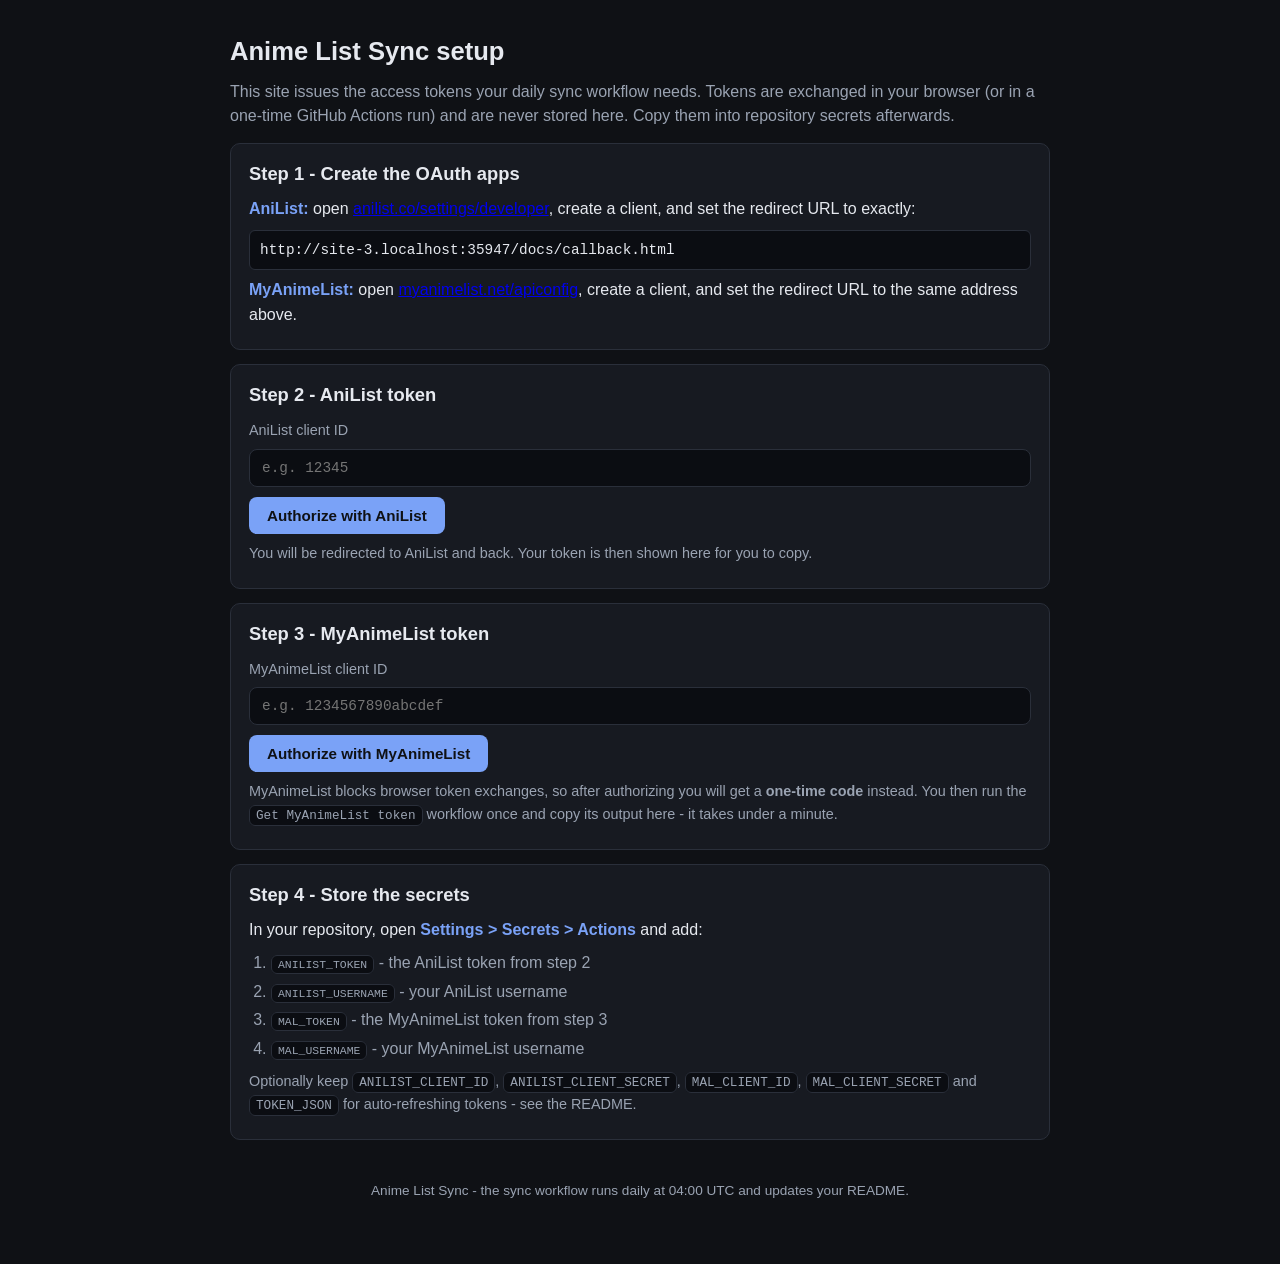
==== commit 31dc9f9d: "feat: add anilist-mal-sync Go project (token-first template)" ====
--- a/docs/index.html
+++ b/docs/index.html
@@ -1,268 +1,85 @@
-<!doctype html>
+<!DOCTYPE html>
 <html lang="en">
-  <head>
-    <meta charset="UTF-8" />
-    <meta name="viewport" content="width=device-width, initial-scale=1.0" />
-    <title>Anime Sync Auth Helper</title>
-    <meta
-      name="description"
-      content="Static helper for AniList, MyAnimeList, and AnimeSchedule token setup for Anime List Sync."
-    />
-    <link rel="preconnect" href="https://fonts.googleapis.com" />
-    <link rel="preconnect" href="https://fonts.gstatic.com" crossorigin />
-    <link
-      href="https://fonts.googleapis.com/css2?family=JetBrains+Mono:wght@400;500;700;800&display=swap"
-      rel="stylesheet"
-    />
-    <link rel="stylesheet" href="./styles.css" />
-  </head>
-  <body>
-    <div class="page-shell">
-      <header class="hero">
-        <p class="eyebrow">Anime List Sync</p>
-        <h1>Auth helper for AniList, MAL, and AnimeSchedule</h1>
-        <p class="hero-copy">
-          Generate OAuth URLs, inspect callback results, and prepare the exact
-          values you need for GitHub Actions secrets.
-        </p>
-        <div class="hero-note">
-          <strong>Security boundary:</strong> this static site can generate auth
-          URLs and read callback results, but it should not contain private app
-          secrets. MyAnimeList code exchange stays local.
-        </div>
-      </header>
+<head>
+  <meta charset="utf-8">
+  <meta name="viewport" content="width=device-width, initial-scale=1">
+  <title>Anime List Sync - Setup</title>
+  <link rel="stylesheet" href="assets/site.css">
+</head>
+<body>
+  <main>
+    <h1>Anime List Sync setup</h1>
+    <p>
+      This site issues the access tokens your daily sync workflow needs.
+      Tokens are exchanged in your browser (or in a one-time GitHub Actions run)
+      and are never stored here. Copy them into repository secrets afterwards.
+    </p>
 
-      <main>
-        <section class="panel panel-wide" id="callback-panel">
-          <div class="panel-heading">
-            <p class="section-kicker">Redirect Inspector</p>
-            <h2>Read tokens or codes from the current callback URL</h2>
-          </div>
-          <div class="callback-grid">
-            <div>
-              <p class="field-label">Current URL</p>
-              <textarea id="current-url" class="mono" readonly></textarea>
-            </div>
-            <div>
-              <p class="field-label">Detected values</p>
-              <textarea id="callback-output" class="mono" readonly></textarea>
-            </div>
-          </div>
-          <p class="helper">
-            AniList implicit flow usually returns an access token in the URL
-            fragment. MAL authorization code flow returns a <code>code</code> in
-            the query string, which must be exchanged before you get a refresh
-            token.
-          </p>
-        </section>
-
-        <section class="panel-grid">
-          <section class="panel">
-            <div class="panel-heading">
-              <p class="section-kicker">AniList</p>
-              <h2>Generate a browser-based token URL</h2>
-            </div>
-            <label>
-              <span>Client ID</span>
-              <input id="anilist-client-id" placeholder="AniList client id" />
-            </label>
-            <label>
-              <span>Redirect URI</span>
-              <input
-                id="anilist-redirect-uri"
-                placeholder="https://your-pages-url/"
-              />
-            </label>
-            <button id="anilist-generate">Generate AniList URL</button>
-            <label>
-              <span>Authorize URL</span>
-              <textarea id="anilist-url" class="mono" readonly></textarea>
-            </label>
-            <label>
-              <span>Returned access token</span>
-              <textarea id="anilist-token" class="mono" readonly></textarea>
-            </label>
-            <p class="helper">
-              Recommended output for GitHub secret:
-              <code>ANILIST_TOKEN</code>
-            </p>
-            <div class="verify-block">
-              <p class="field-label">Verify AniList token format</p>
-              <textarea
-                id="anilist-verify-input"
-                class="mono"
-                placeholder="Paste your AniList access token"
-              ></textarea>
-              <button id="anilist-live-check" type="button">Run AniList live check</button>
-              <textarea id="anilist-verify-output" class="mono" readonly></textarea>
-            </div>
-          </section>
-
-          <section class="panel">
-            <div class="panel-heading">
-              <p class="section-kicker">MyAnimeList</p>
-              <h2>Generate PKCE auth URL and local exchange command</h2>
-            </div>
-            <label>
-              <span>Client ID</span>
-              <input id="mal-client-id" placeholder="MAL client id" />
-            </label>
-            <label>
-              <span>Redirect URI</span>
-              <input
-                id="mal-redirect-uri"
-                placeholder="https://your-pages-url/"
-              />
-            </label>
-            <button id="mal-generate">Generate MAL URL</button>
-            <label>
-              <span>Code verifier</span>
-              <textarea id="mal-code-verifier" class="mono" readonly></textarea>
-            </label>
-            <label>
-              <span>State</span>
-              <textarea id="mal-state" class="mono" readonly></textarea>
-            </label>
-            <label>
-              <span>Authorize URL</span>
-              <textarea id="mal-url" class="mono" readonly></textarea>
-            </label>
-            <label>
-              <span>Returned authorization code</span>
-              <textarea id="mal-code" class="mono" readonly></textarea>
-            </label>
-            <p class="helper">
-              This value is not the refresh token. It is only the temporary
-              authorization code from the redirect URL.
-            </p>
-            <label>
-              <span>Local exchange command</span>
-              <textarea id="mal-command" class="mono" readonly></textarea>
-            </label>
-            <p class="helper">
-              Run the generated command locally. Do not embed your MAL client
-              secret in a public site.
-            </p>
-            <div class="verify-block">
-              <p class="field-label">Verify MAL value type</p>
-              <textarea
-                id="mal-verify-input"
-                class="mono"
-                placeholder="Paste a MAL code, access token, or refresh token"
-              ></textarea>
-              <button id="mal-live-check" type="button">Run MAL live check</button>
-              <textarea id="mal-verify-output" class="mono" readonly></textarea>
-            </div>
-          </section>
-        </section>
-
-        <section class="panel-grid panel-grid-bottom">
-          <section class="panel">
-            <div class="panel-heading">
-              <p class="section-kicker">AnimeSchedule</p>
-              <h2>Generate OAuth URL and local exchange command</h2>
-            </div>
-            <label>
-              <span>Application ID</span>
-              <input
-                id="animeschedule-client-id"
-                placeholder="AnimeSchedule application id"
-              />
-            </label>
-            <label>
-              <span>Redirect URI</span>
-              <input
-                id="animeschedule-redirect-uri"
-                placeholder="https://your-pages-url/"
-              />
-            </label>
-            <label>
-              <span>Scope optional</span>
-              <input
-                id="animeschedule-scope"
-                placeholder="Leave blank unless your app needs explicit scopes"
-              />
-            </label>
-            <button id="animeschedule-generate">Generate AnimeSchedule URL</button>
-            <label>
-              <span>Code verifier</span>
-              <textarea
-                id="animeschedule-code-verifier"
-                class="mono"
-                readonly
-              ></textarea>
-            </label>
-            <label>
-              <span>State</span>
-              <textarea id="animeschedule-state" class="mono" readonly></textarea>
-            </label>
-            <label>
-              <span>Authorize URL</span>
-              <textarea id="animeschedule-url" class="mono" readonly></textarea>
-            </label>
-            <label>
-              <span>Returned authorization code</span>
-              <textarea id="animeschedule-code" class="mono" readonly></textarea>
-            </label>
-            <p class="helper">
-              The token shown under <code>Your Applications</code> is the app
-              token, not the OAuth user token used by <code>/animelists/oauth</code>.
-            </p>
-            <label>
-              <span>Local exchange command</span>
-              <textarea
-                id="animeschedule-command"
-                class="mono"
-                readonly
-              ></textarea>
-            </label>
-            <a
-              class="text-link"
-              href="https://animeschedule.net/api/v3/documentation/animelists"
-              target="_blank"
-              rel="noreferrer"
-              >Open AnimeSchedule docs</a
-            >
-            <div class="verify-block">
-              <p class="field-label">Verify AnimeSchedule token format</p>
-              <textarea
-                id="animeschedule-verify-input"
-                class="mono"
-                placeholder="Paste your AnimeSchedule bearer token"
-              ></textarea>
-              <button id="animeschedule-live-check" type="button">
-                Run AnimeSchedule live check
-              </button>
-              <textarea id="animeschedule-verify-output" class="mono" readonly></textarea>
-            </div>
-          </section>
-
-          <section class="panel">
-            <div class="panel-heading">
-              <p class="section-kicker">GitHub Secrets</p>
-              <h2>Final values to store</h2>
-            </div>
-            <ul class="steps">
-              <li><code>ANILIST_TOKEN</code></li>
-              <li><code>MAL_CLIENT_ID</code></li>
-              <li><code>MAL_CLIENT_SECRET</code></li>
-              <li><code>MAL_REFRESH_TOKEN</code></li>
-              <li><code>ANIMESCHEDULE_TOKEN</code></li>
-            </ul>
-            <p class="helper">
-              For MAL, you can also store <code>MAL_ACCESS_TOKEN</code>, but the
-              refresh token flow is the better fit for a daily GitHub Action.
-            </p>
-            <p class="helper">
-              For AnimeSchedule, store the OAuth access token in
-              <code>ANIMESCHEDULE_TOKEN</code>. Do not use the raw app token from
-              the account settings page.
-            </p>
-          </section>
-        </section>
-      </main>
+    <div class="panel">
+      <h2>Step 1 - Create the OAuth apps</h2>
+      <p class="step"><b>AniList:</b> open <a href="https://anilist.co/settings/developer">anilist.co/settings/developer</a>,
+        create a client, and set the redirect URL to exactly:</p>
+      <div class="redirect-uri" data-redirect-uri></div>
+      <p class="step"><b>MyAnimeList:</b> open <a href="https://myanimelist.net/apiconfig">myanimelist.net/apiconfig</a>,
+        create a client, and set the redirect URL to the same address above.</p>
     </div>
 
-    <script src="./app.js"></script>
-  </body>
+    <div class="panel" id="anilist-panel">
+      <h2>Step 2 - AniList token</h2>
+      <label class="muted" for="anilist-client-id">AniList client ID</label>
+      <input type="text" id="anilist-client-id" placeholder="e.g. 12345"
+             autocomplete="off" spellcheck="false">
+      <div>
+        <button id="anilist-start">Authorize with AniList</button>
+      </div>
+      <p class="muted">You will be redirected to AniList and back. Your token is then shown here for you to copy.</p>
+    </div>
+
+    <div class="panel" id="mal-panel">
+      <h2>Step 3 - MyAnimeList token</h2>
+      <label class="muted" for="mal-client-id">MyAnimeList client ID</label>
+      <input type="text" id="mal-client-id" placeholder="e.g. 1234567890abcdef"
+             autocomplete="off" spellcheck="false">
+      <div>
+        <button id="mal-start">Authorize with MyAnimeList</button>
+      </div>
+      <p class="muted">
+        MyAnimeList blocks browser token exchanges, so after authorizing you will get
+        a <b>one-time code</b> instead. You then run the <code>Get MyAnimeList token</code>
+        workflow once and copy its output here - it takes under a minute.
+      </p>
+    </div>
+
+    <div class="panel">
+      <h2>Step 4 - Store the secrets</h2>
+      <p class="step">In your repository, open <b>Settings &gt; Secrets &gt; Actions</b> and add:</p>
+      <ol>
+        <li><code>ANILIST_TOKEN</code> - the AniList token from step 2</li>
+        <li><code>ANILIST_USERNAME</code> - your AniList username</li>
+        <li><code>MAL_TOKEN</code> - the MyAnimeList token from step 3</li>
+        <li><code>MAL_USERNAME</code> - your MyAnimeList username</li>
+      </ol>
+      <p class="muted">
+        Optionally keep <code>ANILIST_CLIENT_ID</code>, <code>ANILIST_CLIENT_SECRET</code>,
+        <code>MAL_CLIENT_ID</code>, <code>MAL_CLIENT_SECRET</code> and <code>TOKEN_JSON</code>
+        for auto-refreshing tokens - see the README.
+      </p>
+    </div>
+
+    <footer>
+      Anime List Sync - the sync workflow runs daily at 04:00 UTC and updates your README.
+    </footer>
+  </main>
+
+  <script src="assets/site.js"></script>
+  <script>
+    document.getElementById('anilist-start').addEventListener('click', function () {
+      window.AnimeListSyncSite.startAniList();
+    });
+    document.getElementById('mal-start').addEventListener('click', function () {
+      window.AnimeListSyncSite.startMAL();
+    });
+    window.AnimeListSyncSite.init();
+  </script>
+</body>
 </html>
--- a/docs/assets/site.css
+++ b/docs/assets/site.css
@@ -0,0 +1,126 @@
+:root {
+  --bg: #0f1115;
+  --panel: #171a21;
+  --border: #2a2f3a;
+  --text: #e6e9ef;
+  --muted: #9aa3b2;
+  --accent: #7aa2f7;
+  --good: #9ece6a;
+  --bad: #f7768e;
+}
+
+* { box-sizing: border-box; }
+
+body {
+  margin: 0;
+  background: var(--bg);
+  color: var(--text);
+  font-family: -apple-system, BlinkMacSystemFont, "Segoe UI", Roboto, Helvetica, Arial, sans-serif;
+  line-height: 1.55;
+}
+
+main {
+  max-width: 860px;
+  margin: 0 auto;
+  padding: 32px 20px 64px;
+}
+
+h1 { font-size: 1.6rem; margin: 0 0 4px; }
+h2 { font-size: 1.15rem; margin: 28px 0 8px; }
+p { margin: 8px 0; color: var(--muted); }
+code {
+  background: #0b0d12;
+  border: 1px solid var(--border);
+  border-radius: 6px;
+  padding: 2px 6px;
+  font-size: 0.88em;
+}
+
+.panel {
+  background: var(--panel);
+  border: 1px solid var(--border);
+  border-radius: 10px;
+  padding: 16px 18px;
+  margin: 14px 0;
+}
+
+.panel h2 { margin-top: 0; }
+
+.step { margin-bottom: 6px; color: var(--text); }
+.step b { color: var(--accent); }
+
+.redirect-uri {
+  font-family: ui-monospace, SFMono-Regular, Menlo, Consolas, monospace;
+  font-size: 0.9rem;
+  background: #0b0d12;
+  border: 1px solid var(--border);
+  border-radius: 6px;
+  padding: 8px 10px;
+  margin: 8px 0;
+  word-break: break-all;
+}
+
+button {
+  background: var(--accent);
+  color: #0f1115;
+  border: none;
+  border-radius: 8px;
+  padding: 10px 18px;
+  font-size: 0.95rem;
+  font-weight: 600;
+  cursor: pointer;
+}
+
+button.secondary {
+  background: transparent;
+  color: var(--text);
+  border: 1px solid var(--border);
+  font-weight: 500;
+  padding: 6px 12px;
+  font-size: 0.85rem;
+}
+
+button:hover { filter: brightness(1.08); }
+
+input[type="text"] {
+  width: 100%;
+  background: #0b0d12;
+  color: var(--text);
+  border: 1px solid var(--border);
+  border-radius: 8px;
+  padding: 10px 12px;
+  font-family: ui-monospace, SFMono-Regular, Menlo, Consolas, monospace;
+  font-size: 0.9rem;
+  margin: 6px 0 10px;
+}
+
+.token-box {
+  font-family: ui-monospace, SFMono-Regular, Menlo, Consolas, monospace;
+  font-size: 0.82rem;
+  line-height: 1.45;
+  background: #0b0d12;
+  border: 1px solid var(--border);
+  border-radius: 6px;
+  padding: 12px;
+  margin: 10px 0;
+  word-break: break-all;
+  user-select: all;
+}
+
+.token-box.placeholder { color: var(--muted); }
+
+.success { color: var(--good); font-weight: 600; }
+.error { color: var(--bad); }
+.muted { color: var(--muted); font-size: 0.9rem; }
+
+ol { margin: 8px 0; padding-left: 22px; }
+li { margin: 4px 0; color: var(--muted); }
+
+hr { border: none; border-top: 1px solid var(--border); margin: 28px 0; }
+
+footer {
+  text-align: center;
+  color: var(--muted);
+  font-size: 0.85rem;
+  margin-top: 40px;
+}
